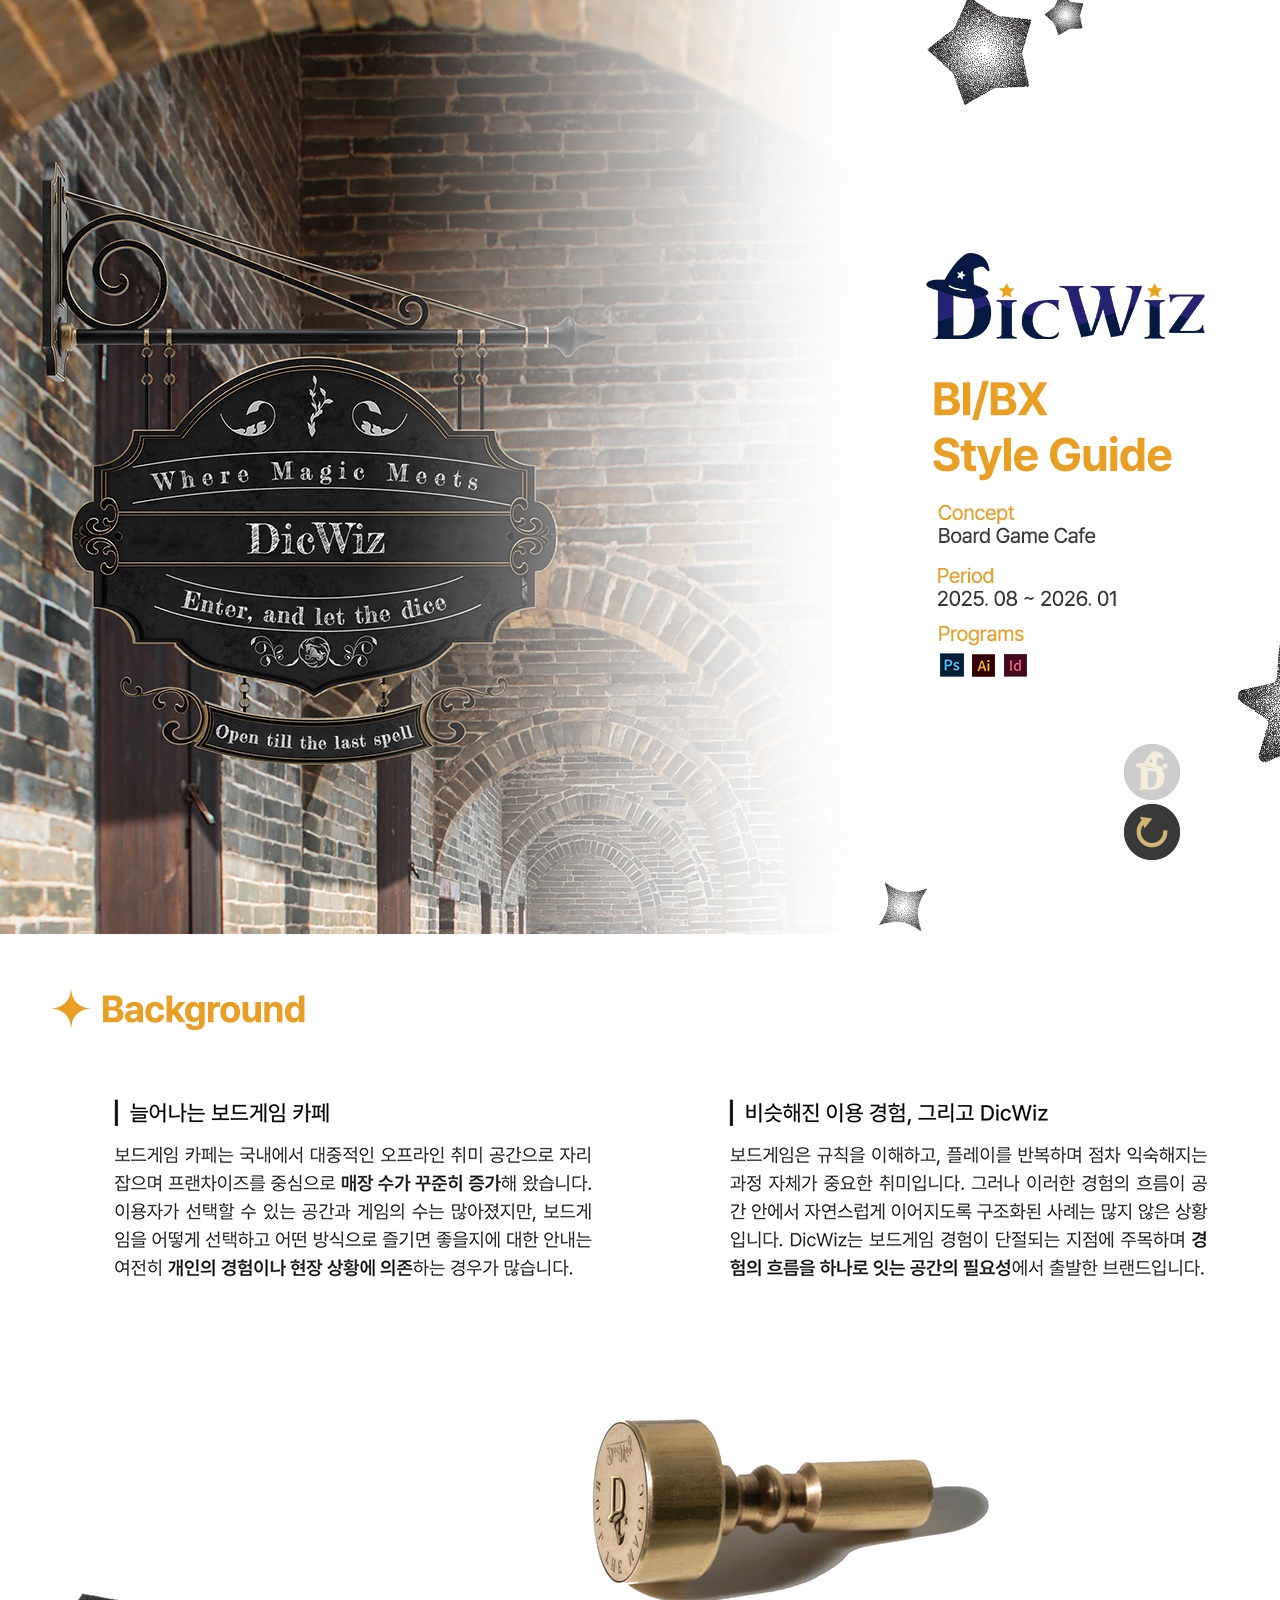
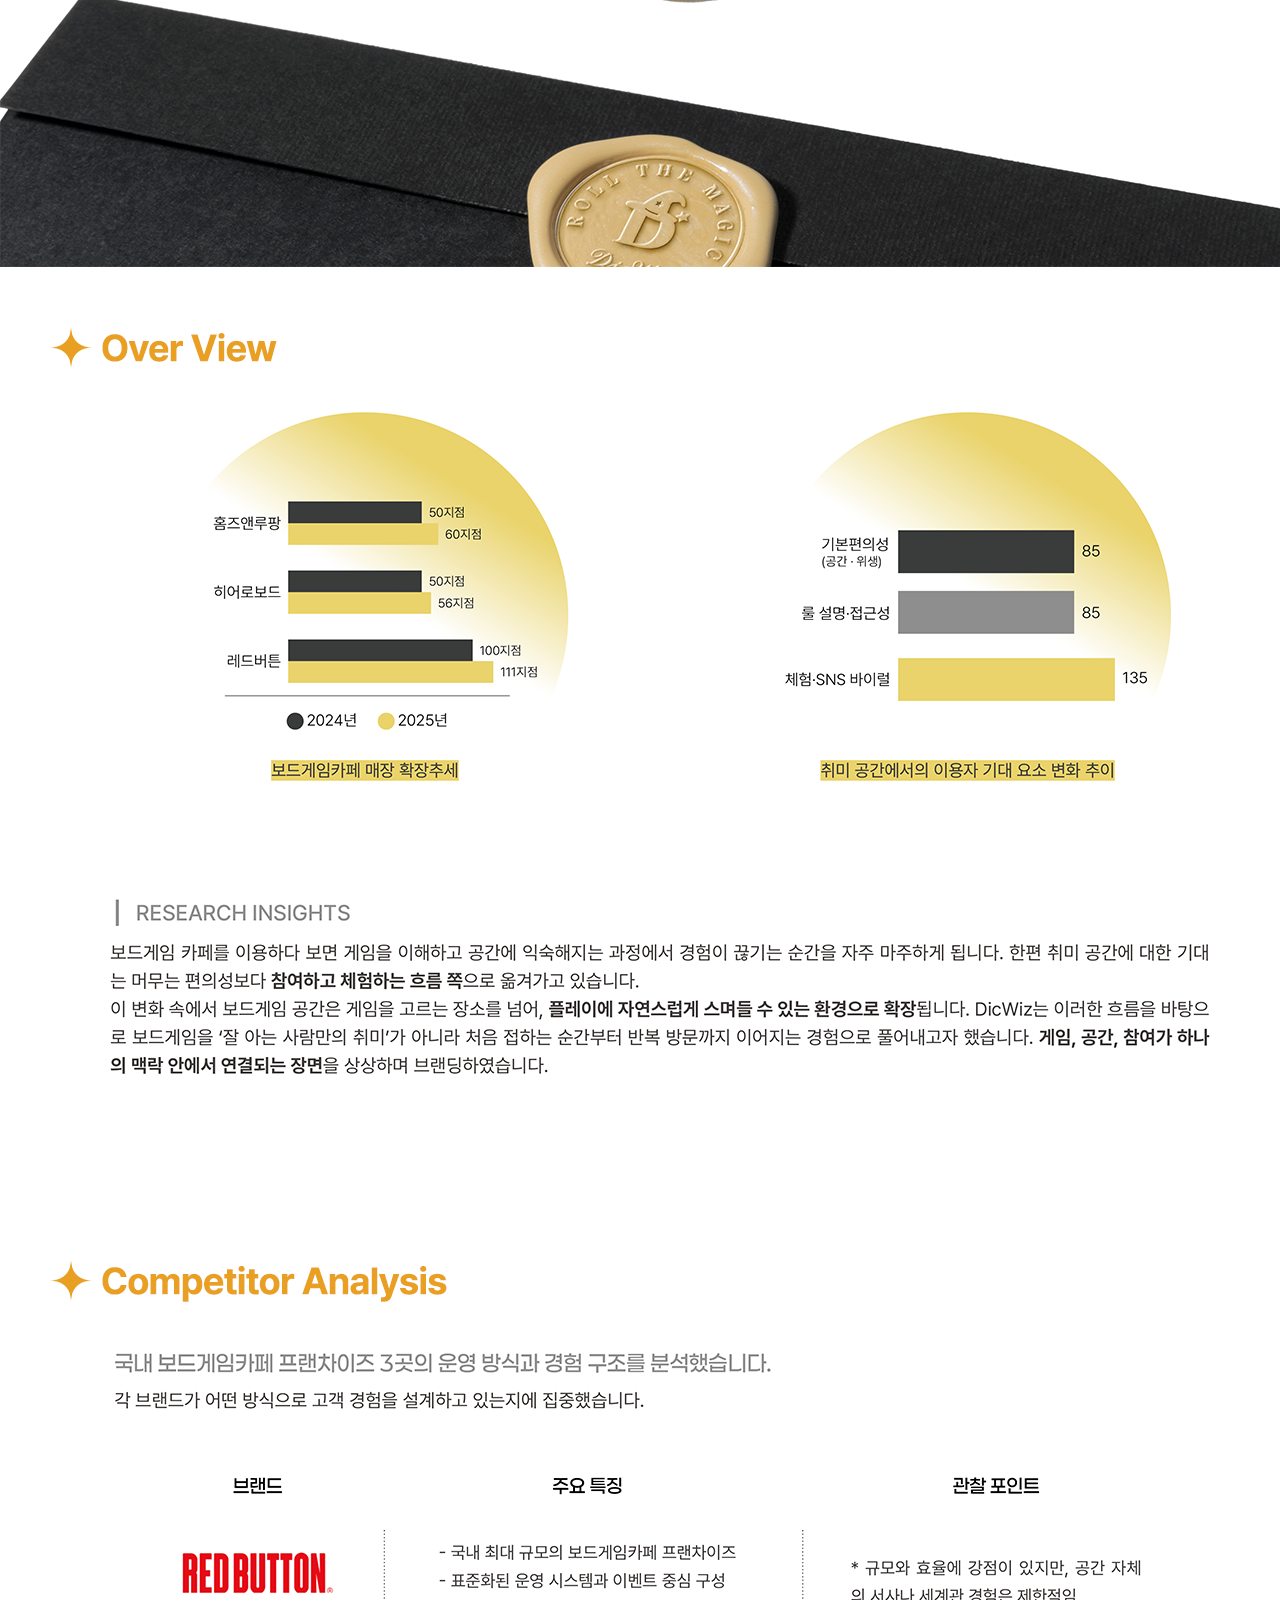
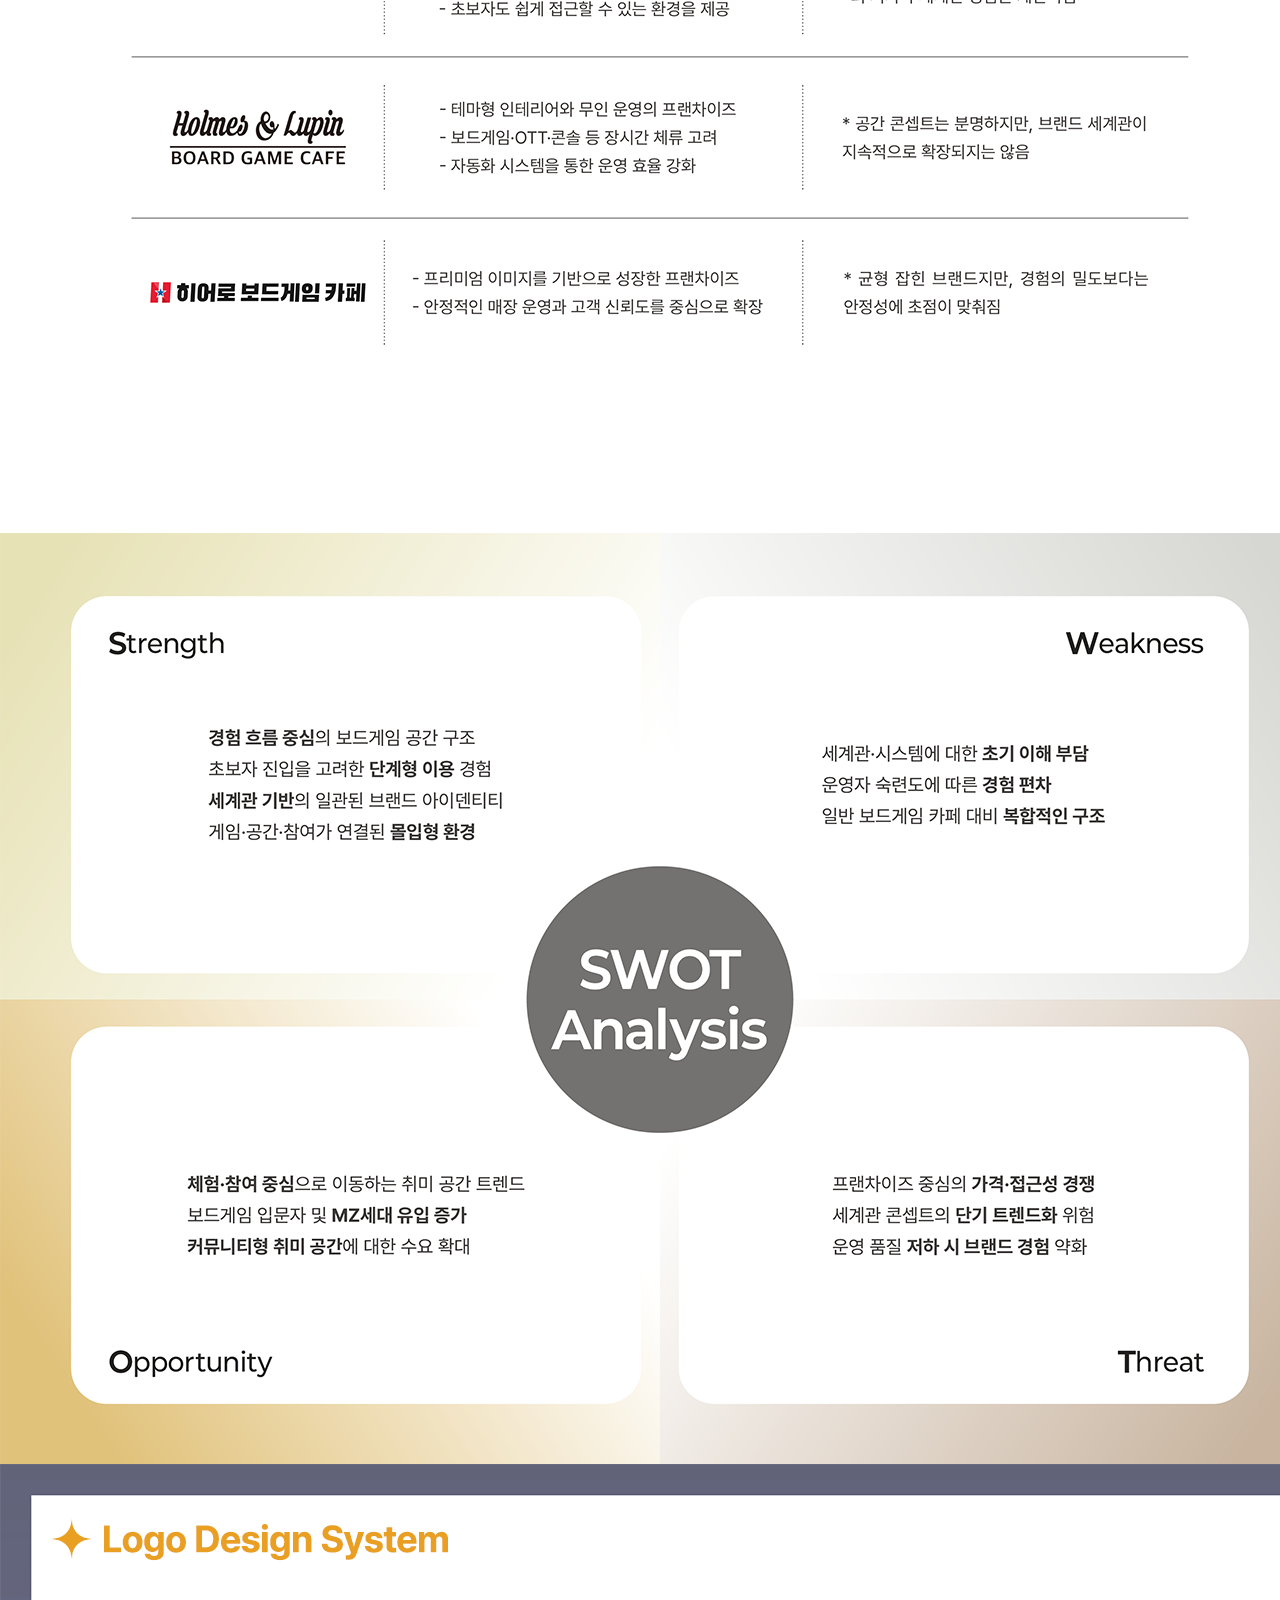
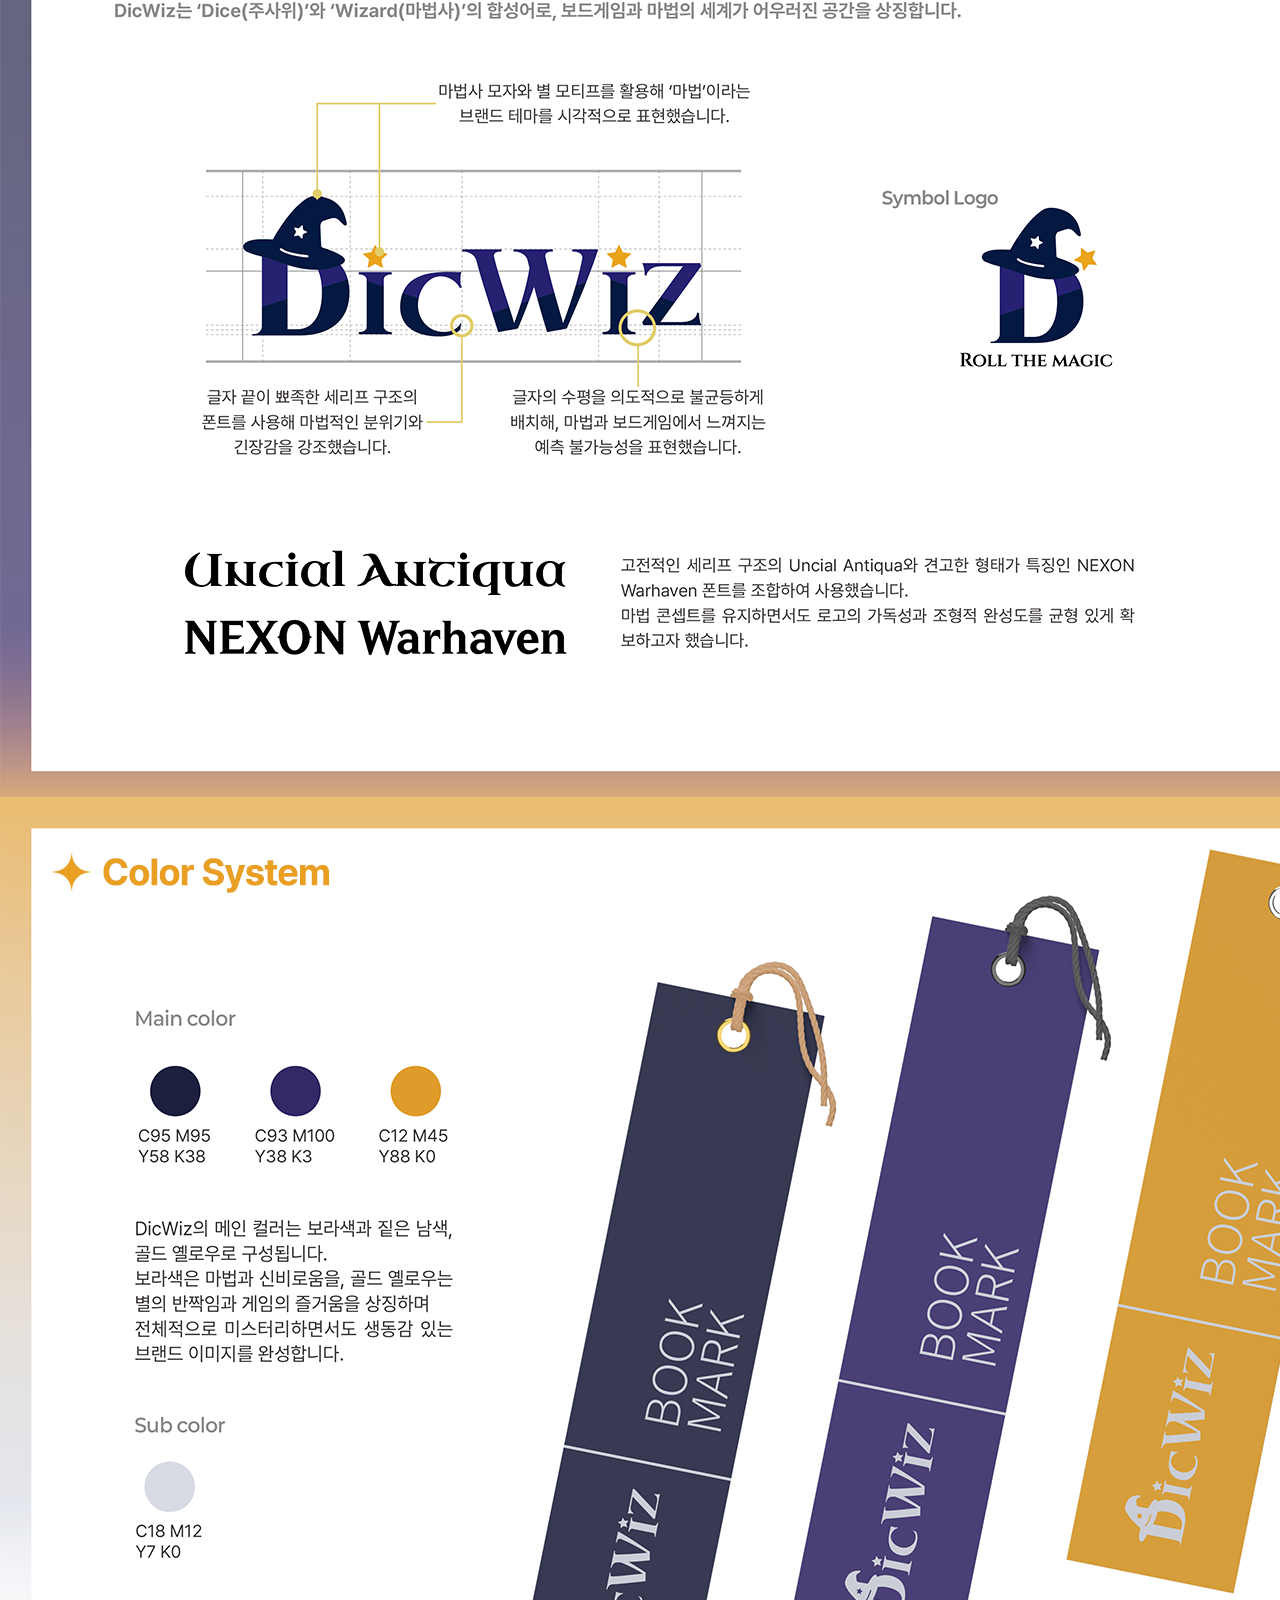
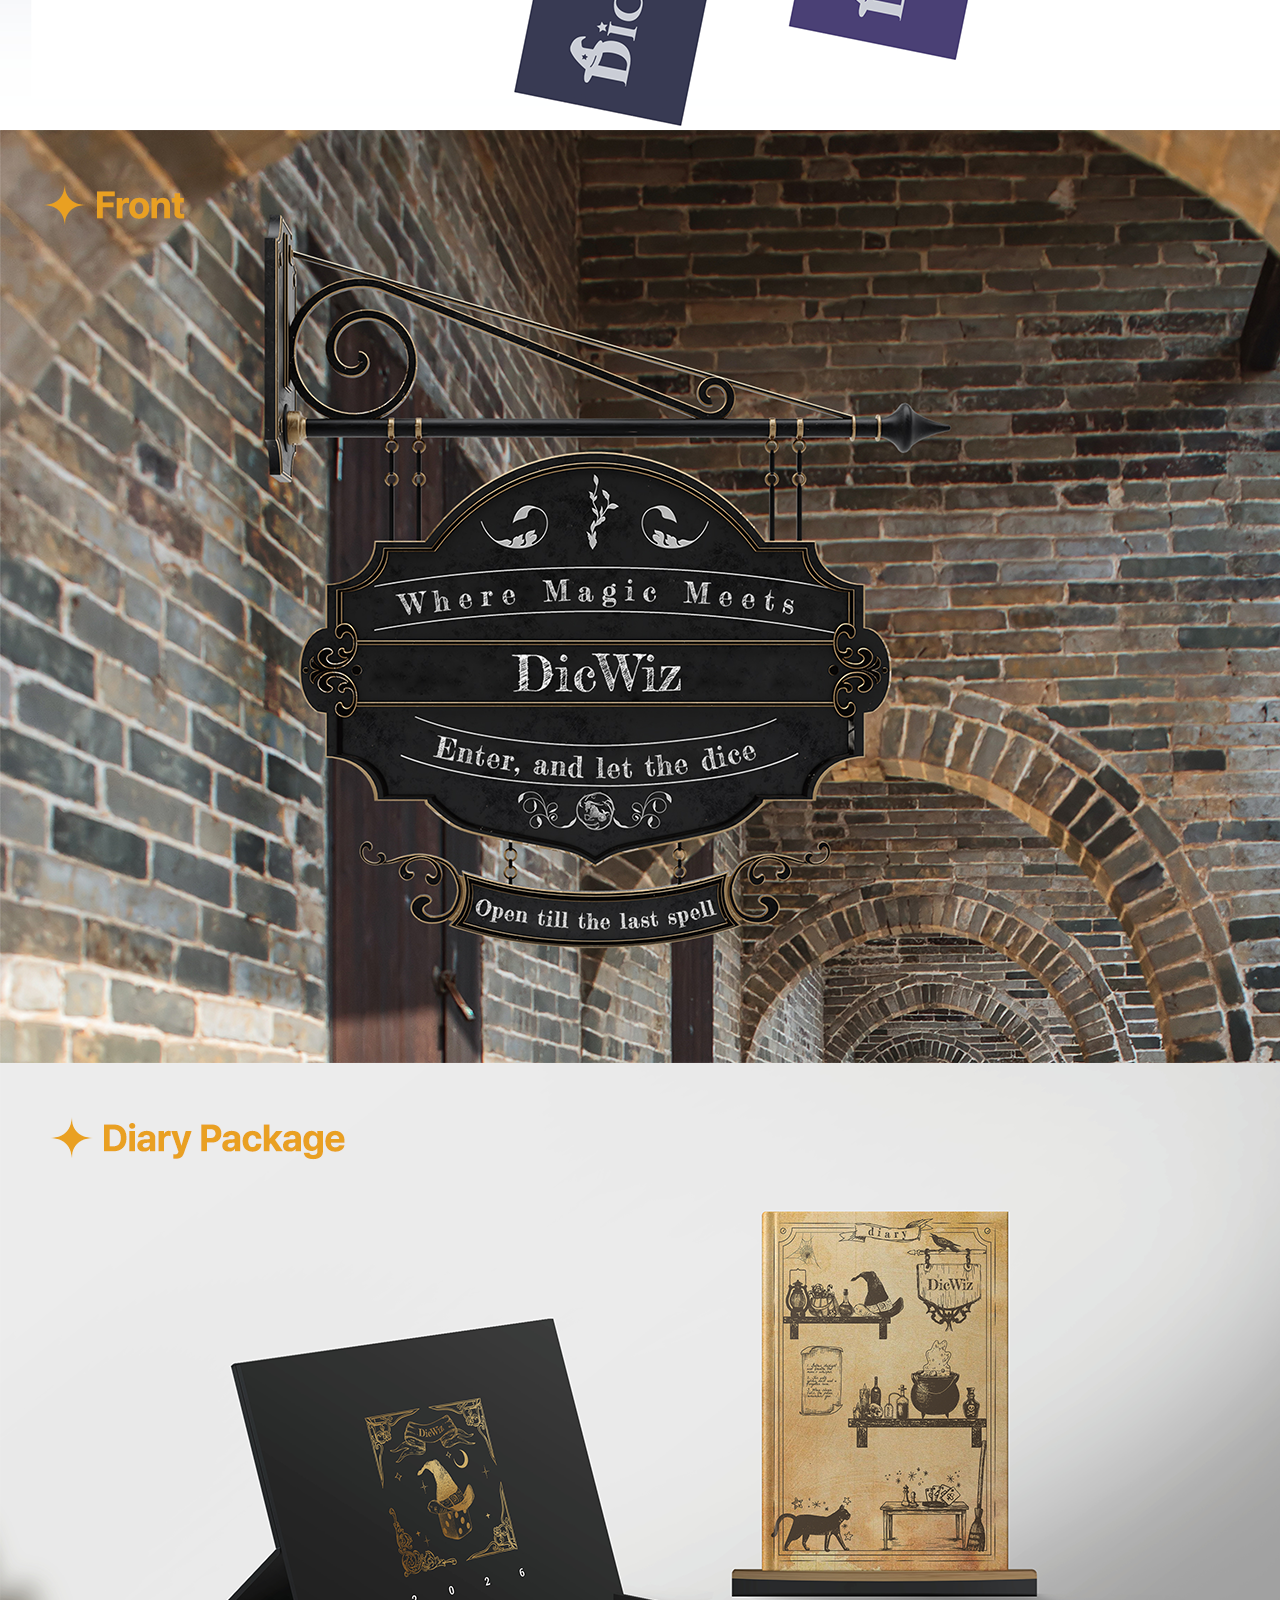
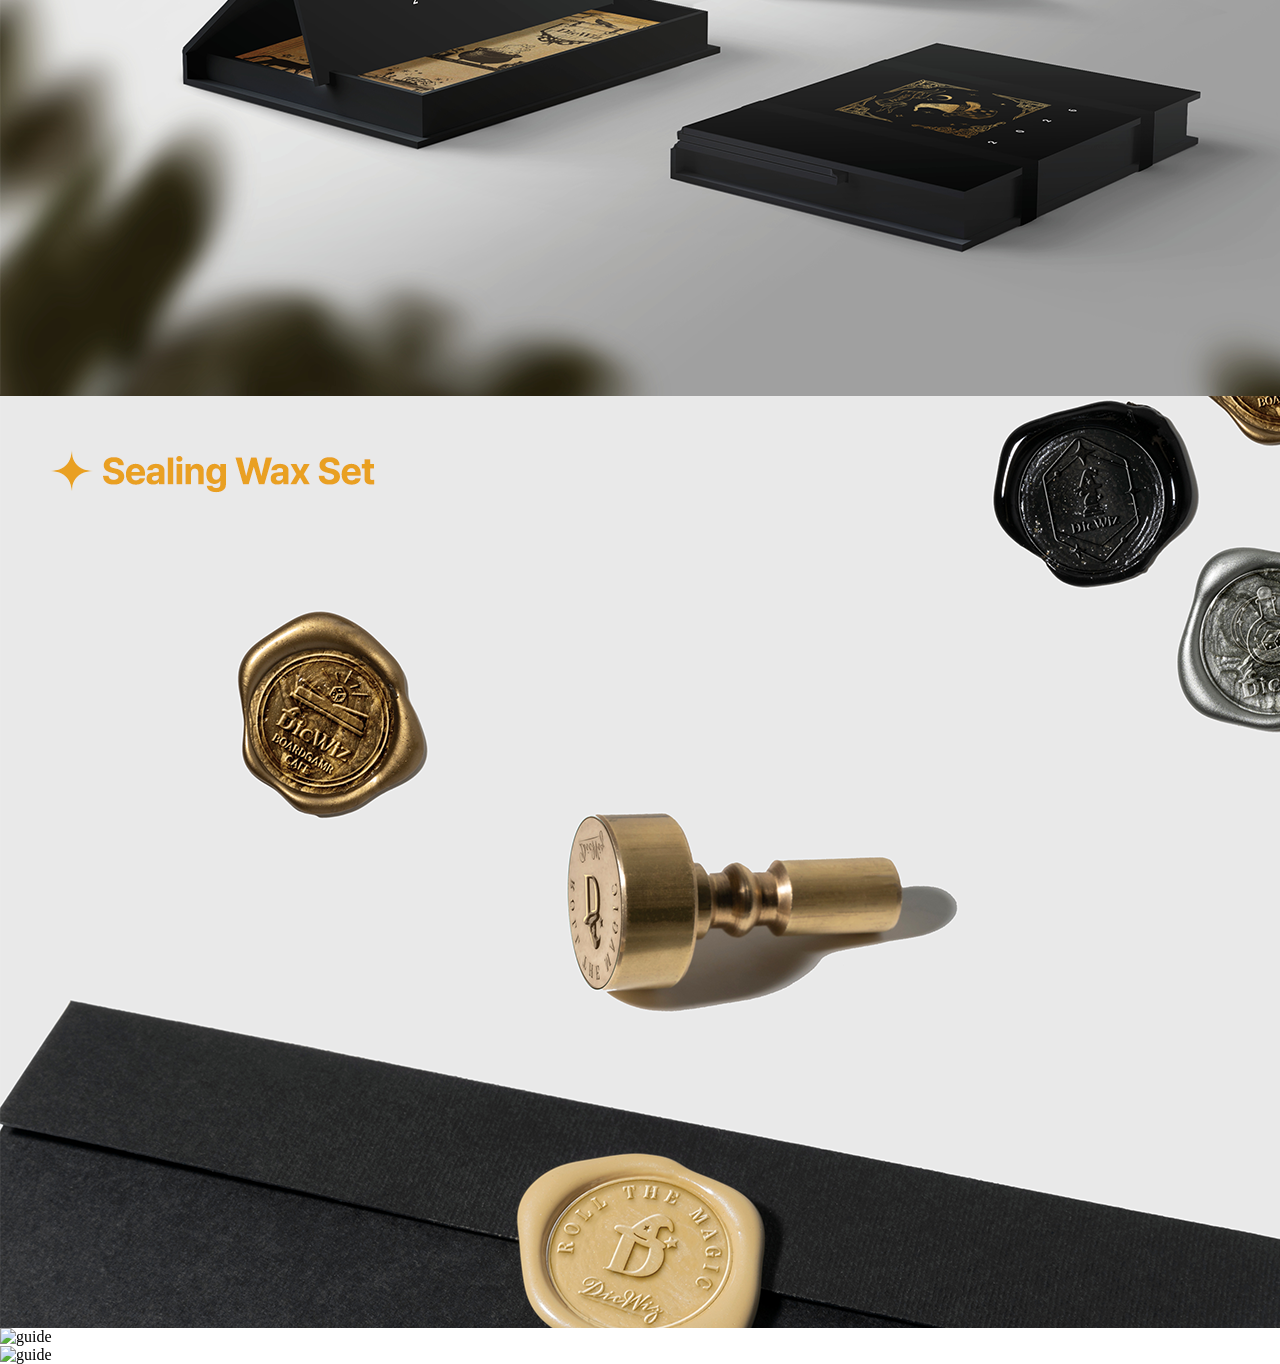
==== BIBX_guide/index.html @ bf32f4b0 "Add files via upload" ====
<!doctype html>
<html lang="ko">
	<head>
		<meta charset="utf-8">
		<meta http-equiv="X-UA-Compatible" content="IE=edge">
		<meta name="viewport" content="width=1320px">
		<title>BI/BX Guide</title>
		<link href="css/style.css" rel="stylesheet" type="text/css"> 
		
	</head>
  <body>
    <div>
     <img src="./images/guide_part1.png" alt="guide">
    </div>
	<div>
     <img src="./images/guide_part2.png" alt="guide">
    </div>
	<div>
     <img src="./images/guide_part3.png" alt="guide">
    </div>
	<div>
     <img src="./images/guide_part4.png" alt="guide">
    </div>
	<div class="top fixed">
		<a href="#"><img src="./images/dicwiz_top_btn.png" alt="top"></a>
	</div>
	<div class="fixed2">
		<a href="./guide.html" onclick="window.close()"><img src="./images/back_button.png" alt="back"></a>
	</div>	
	<script type="text/javascript" src="http://ajax.googleapis.com/ajax/libs/jquery/1.4.3/jquery.min.js"></script>
	<script src="js/jquery-1.12.3.js"></script>
	<script src="js/sub_script.js"></script>
  </body>
</html>
---- BIBX_guide/css/style.css ----
@charset "utf-8";

* {
  margin: 0;
  padding: 0;
}

div img {
  margin: 0 auto;
  display: block;
}

.fixed {
  position: fixed;
  right: 100px;
  bottom: 100px;
}

.fixed:hover {
  opacity: 0.8;
}

.fixed2 {
  position: fixed;
  right: 100px;
  bottom: 40px;
}

.fixed2:hover {
  opacity: 0.8;
}
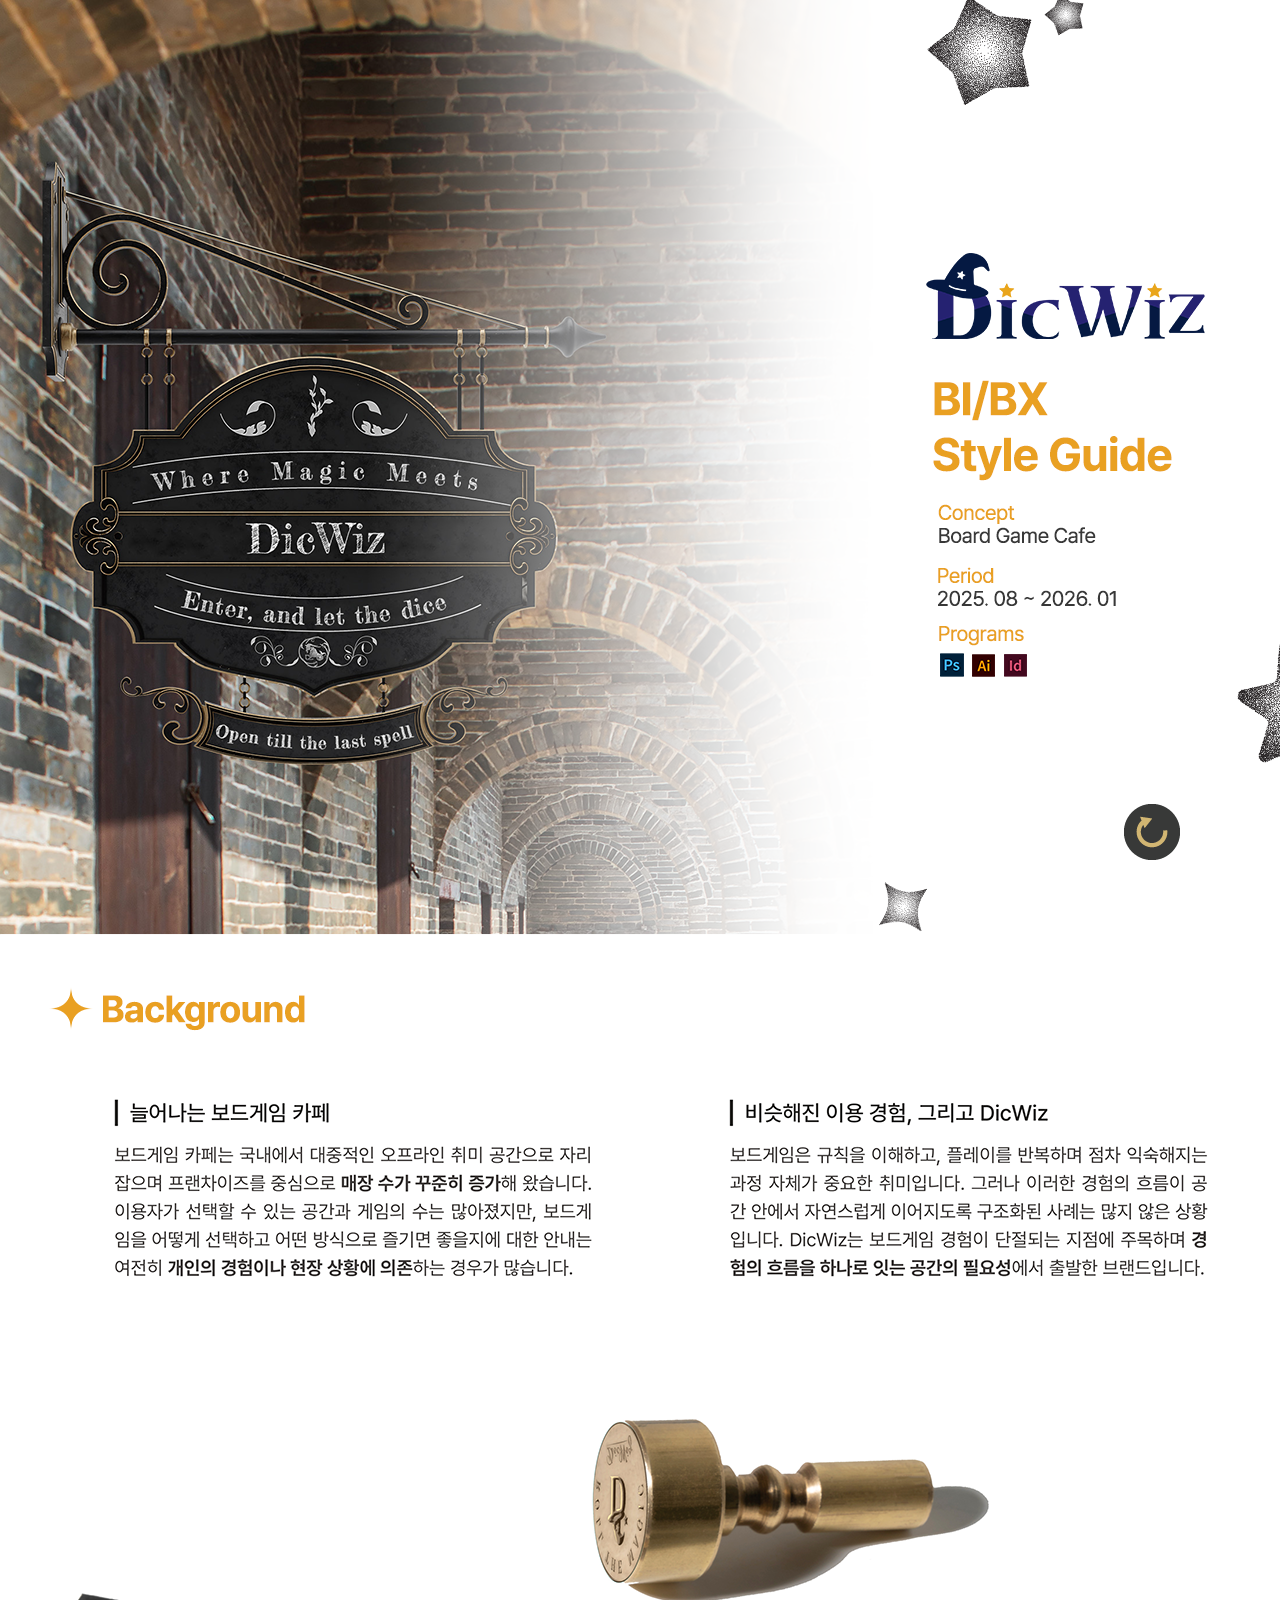
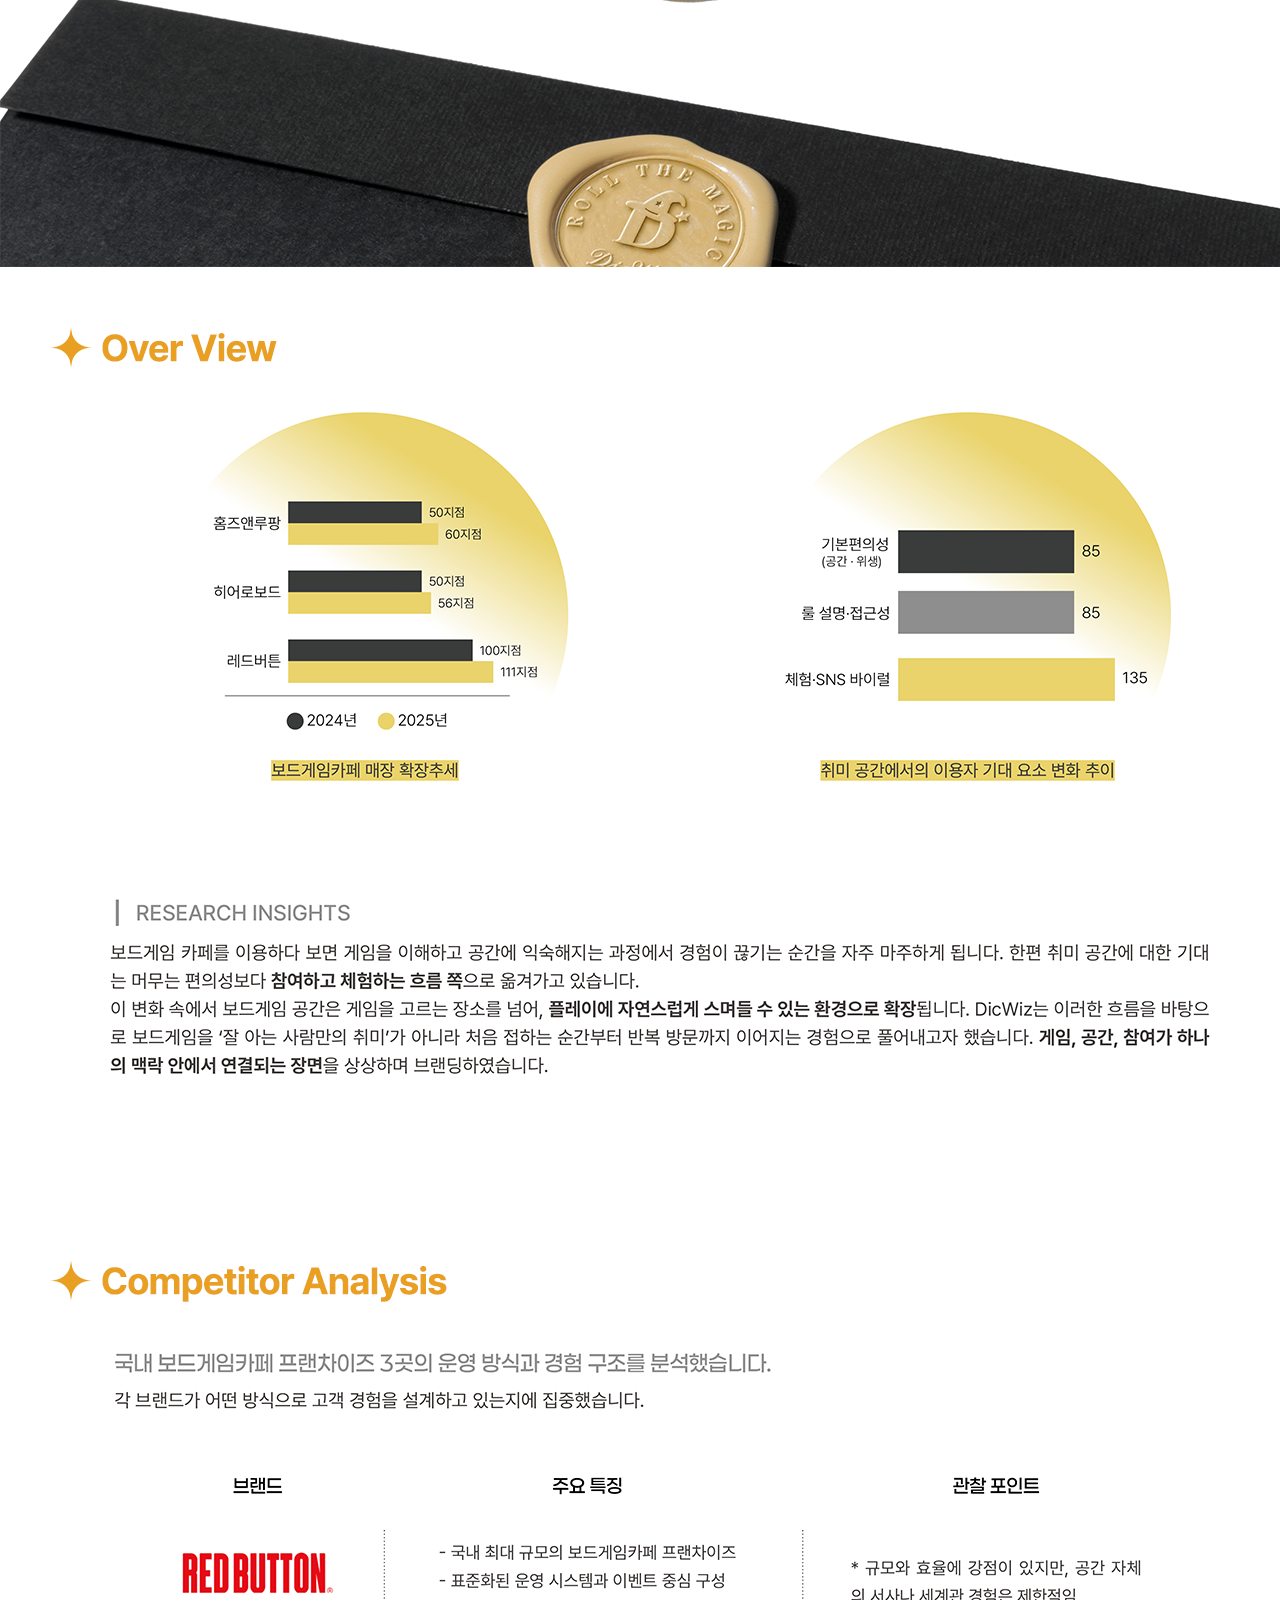
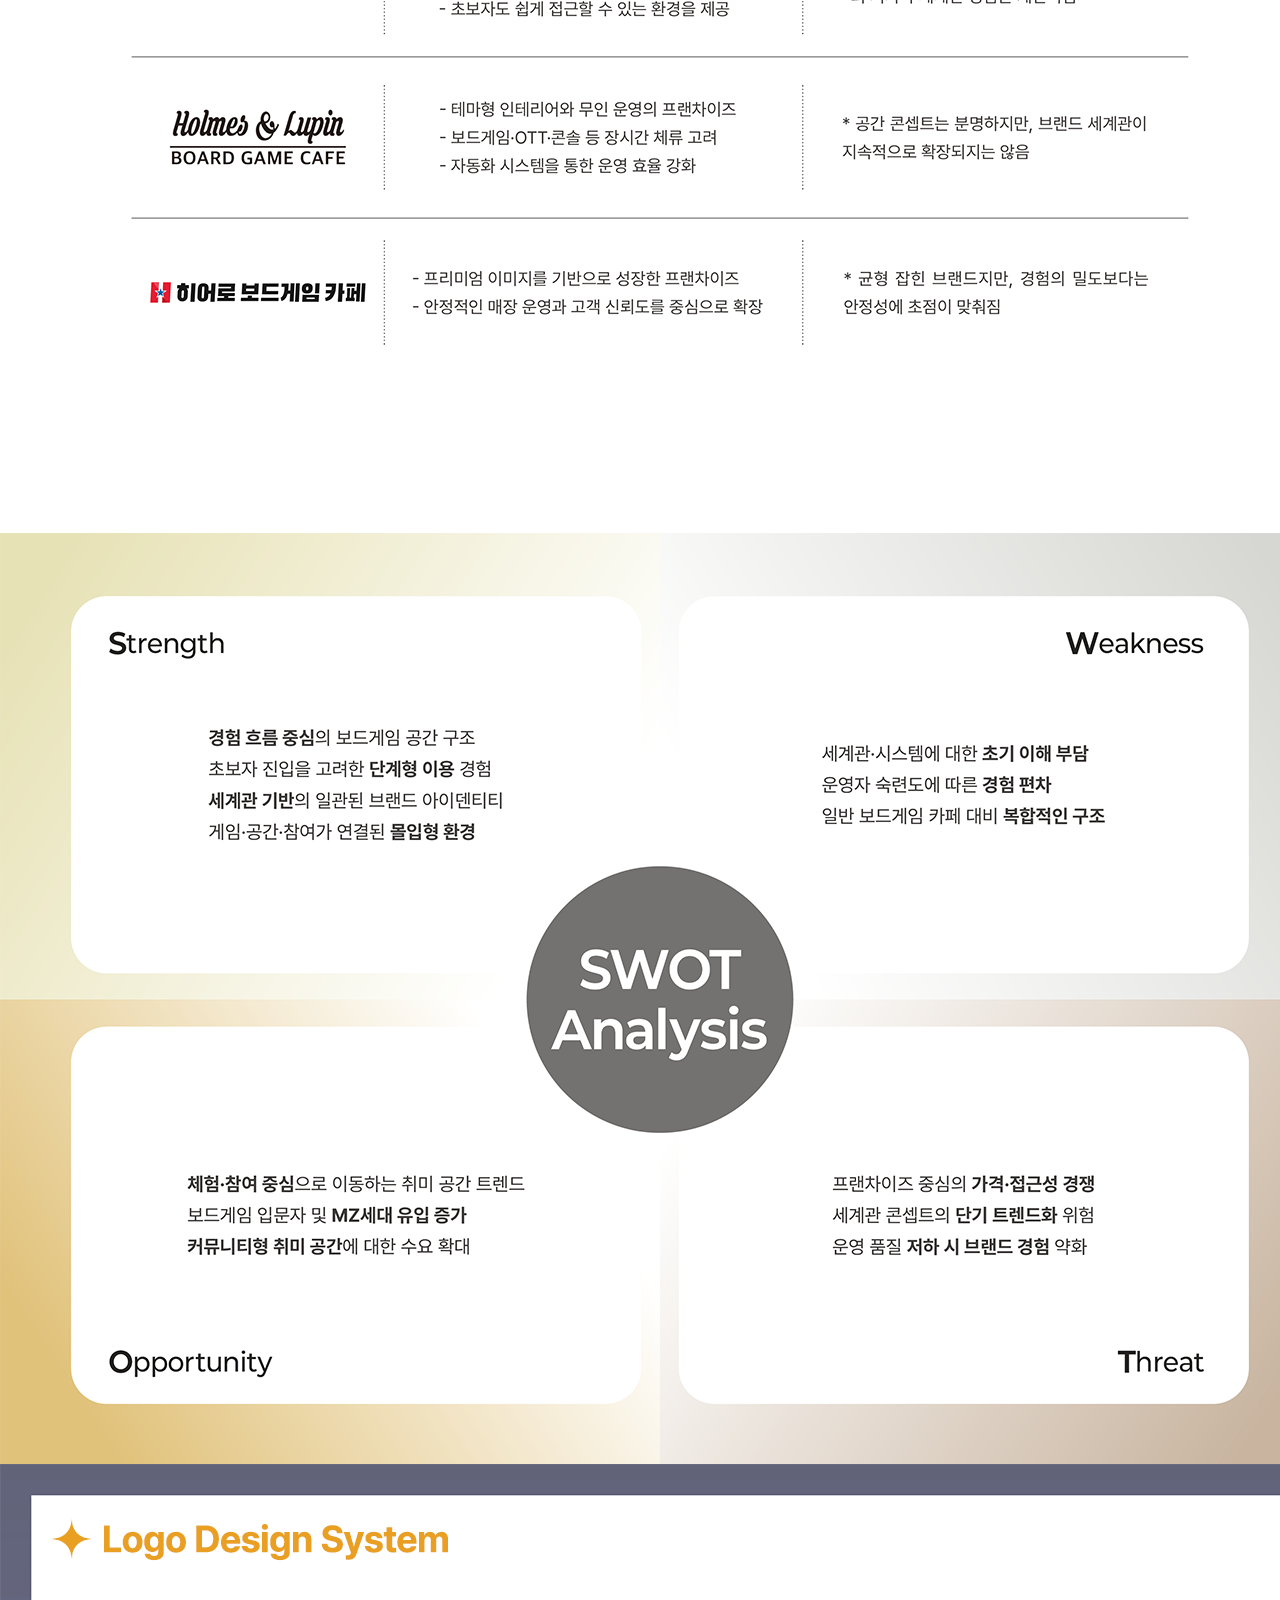
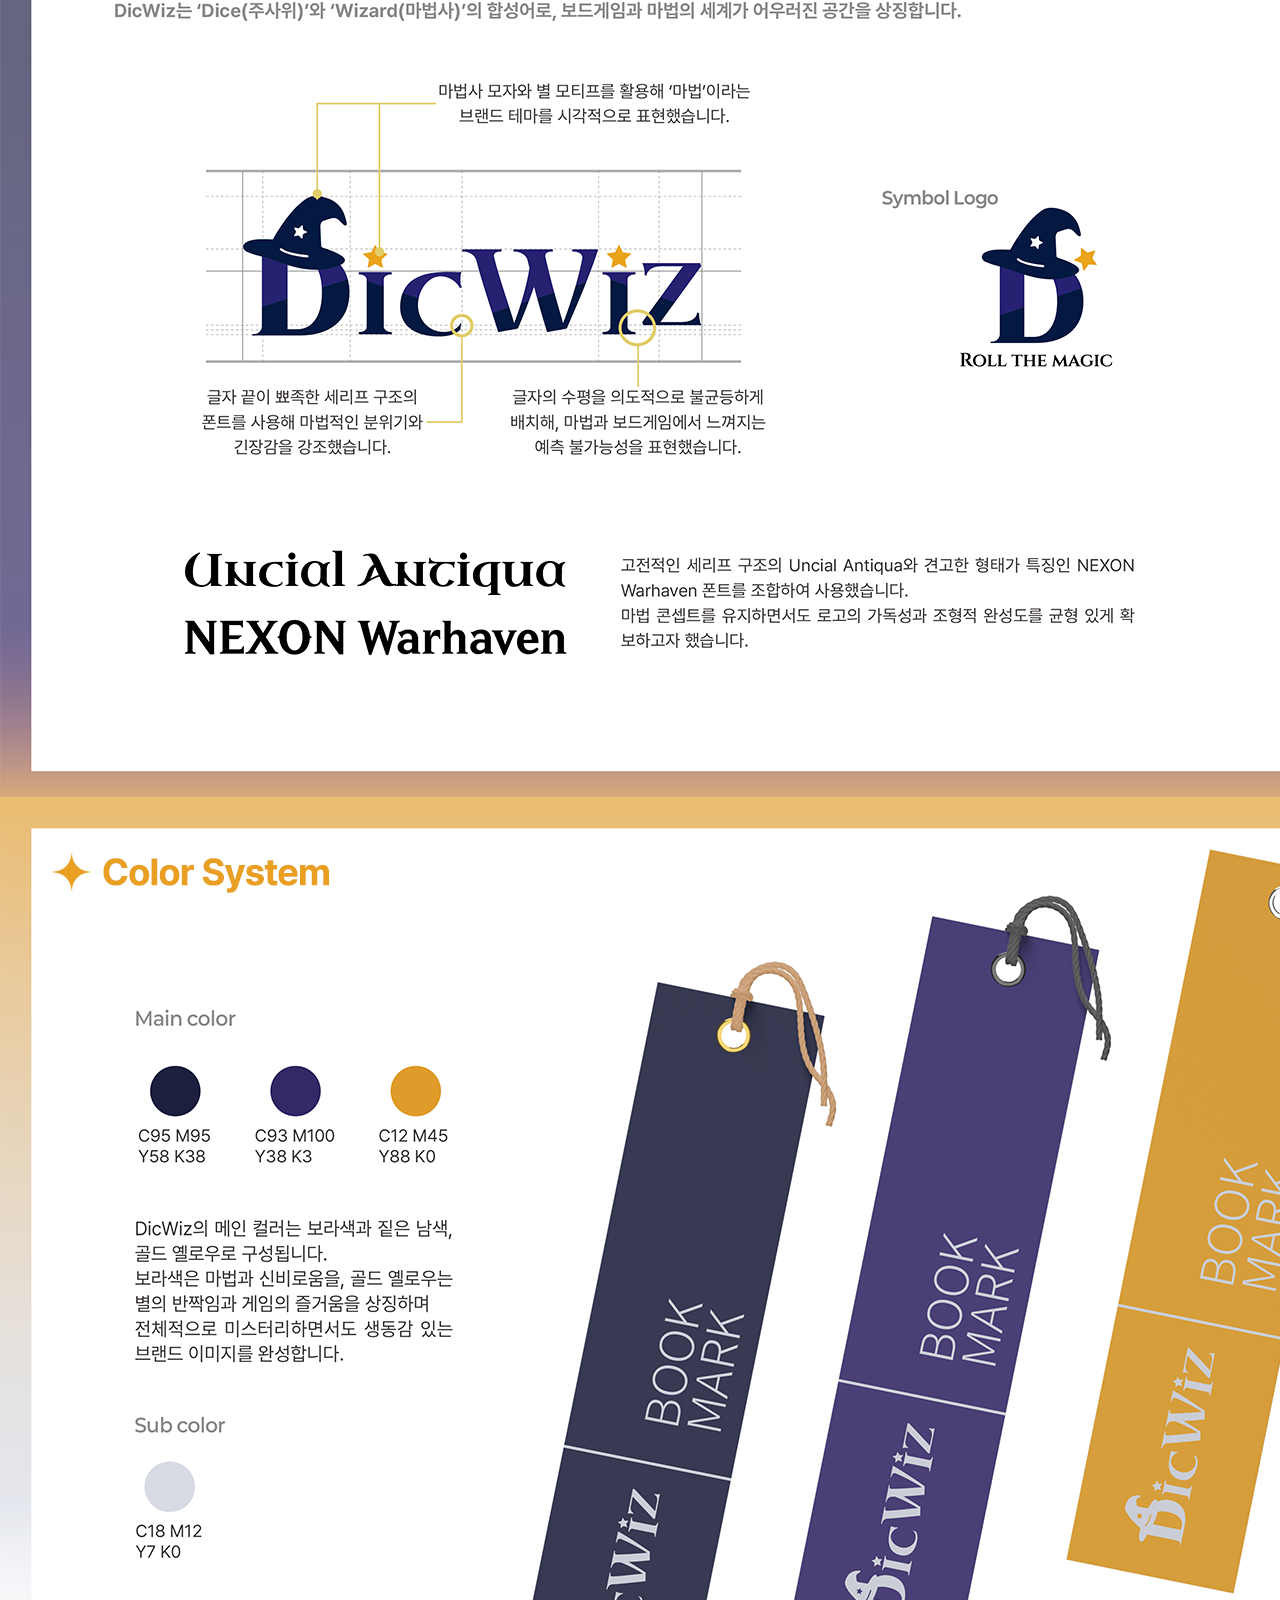
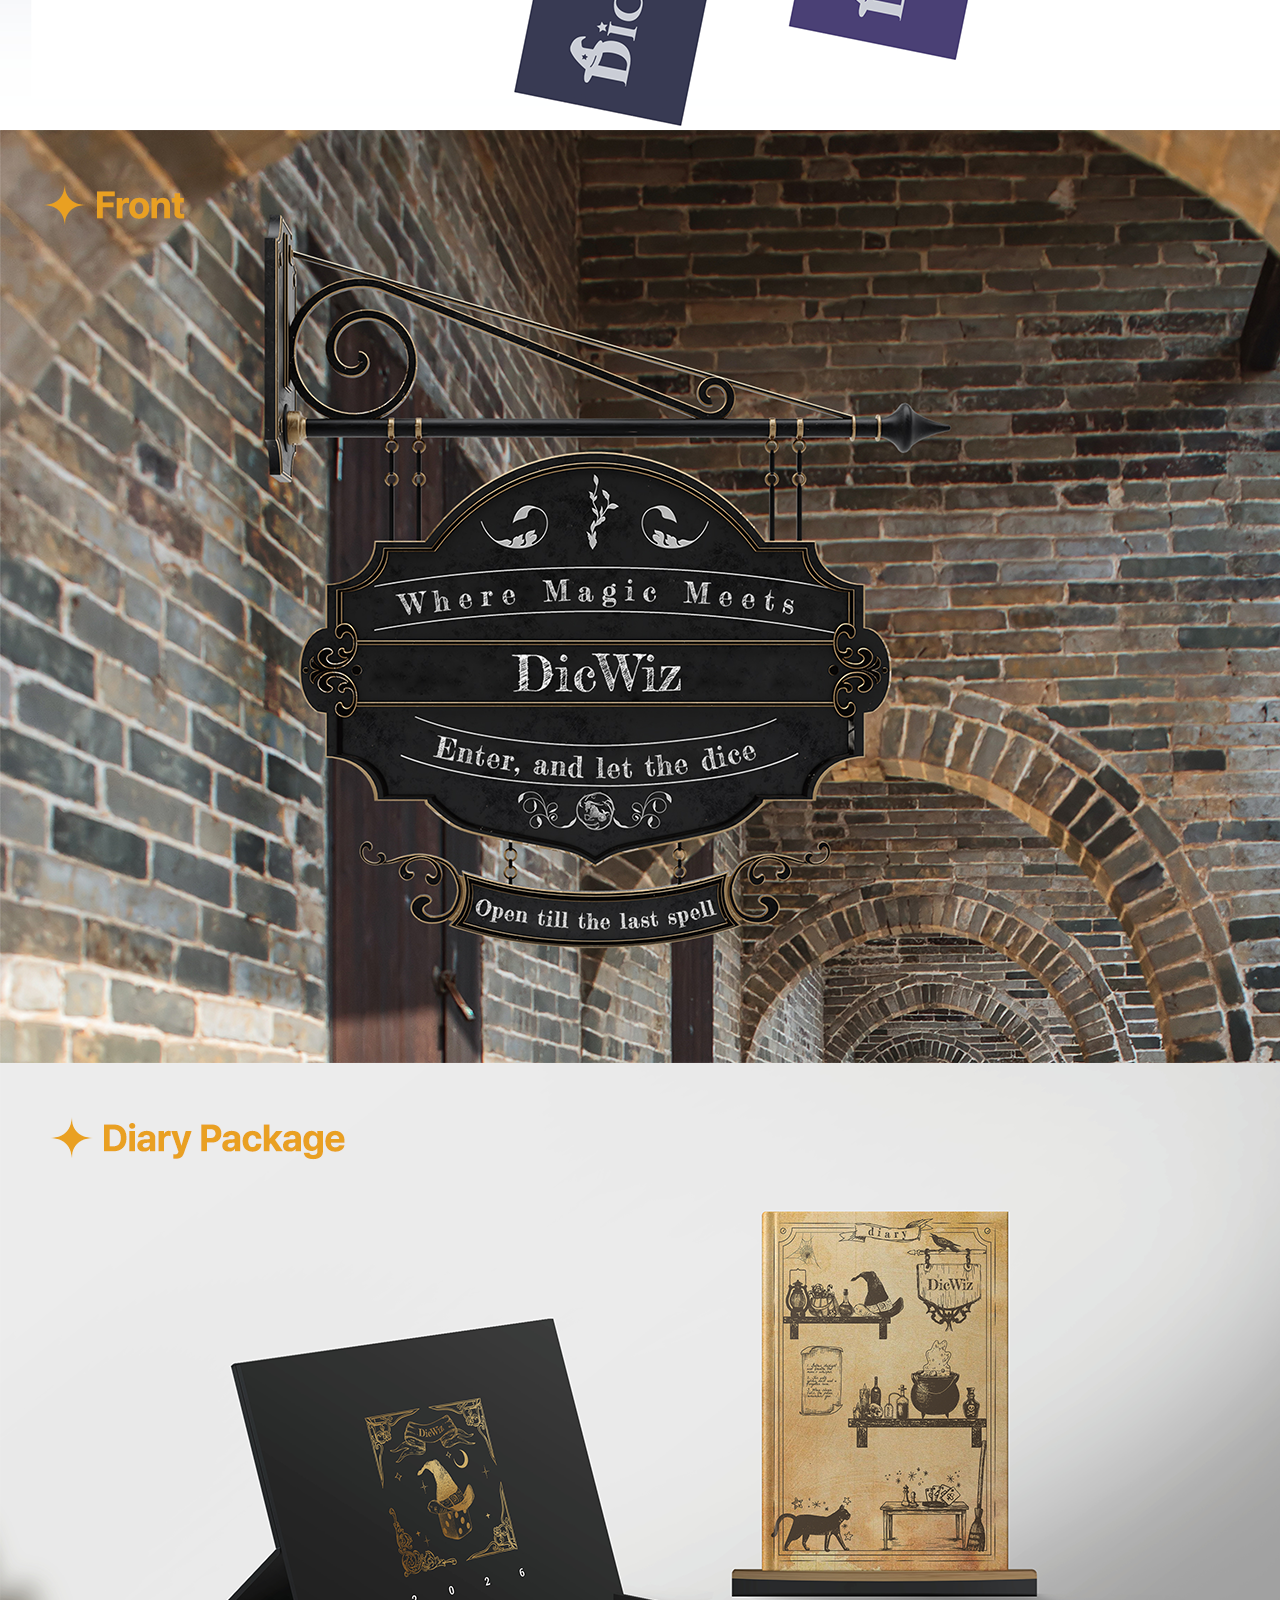
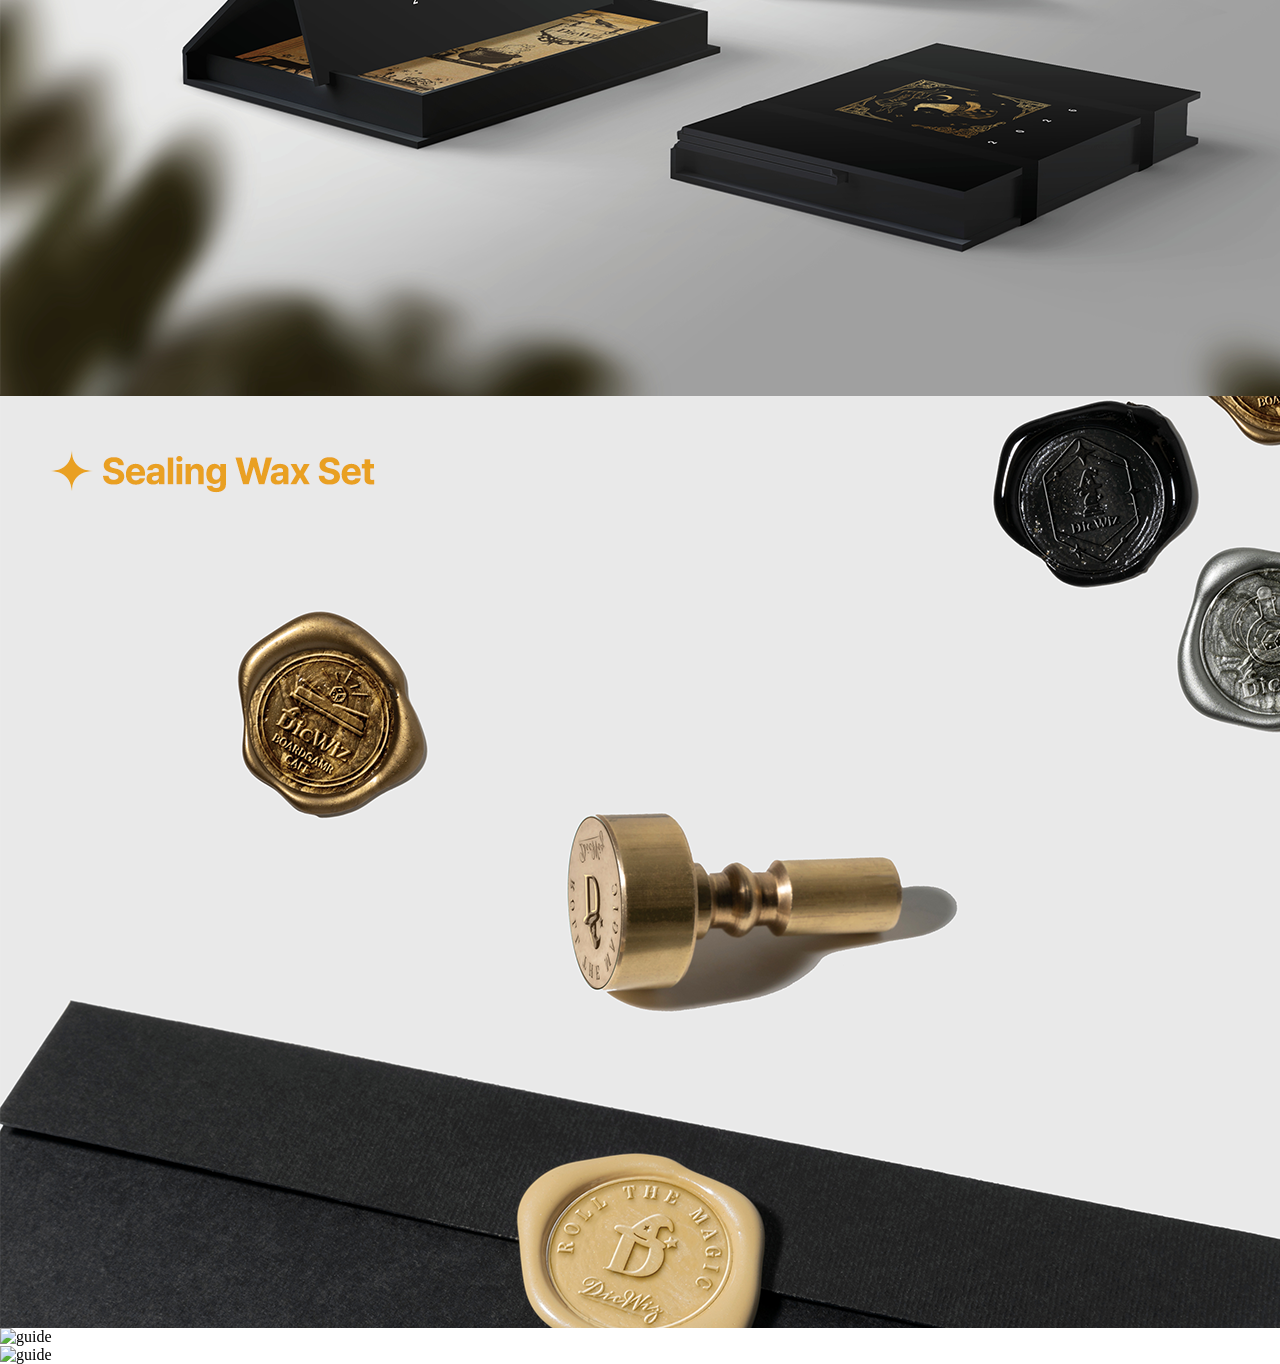
==== commit a4beb48f: "Add files via upload" ====
--- a/BIBX_guide/index.html
+++ b/BIBX_guide/index.html
@@ -4,7 +4,8 @@
 		<meta charset="utf-8">
 		<meta http-equiv="X-UA-Compatible" content="IE=edge">
 		<meta name="viewport" content="width=1320px">
-		<title>BI/BX Guide</title>
+		<title>브랜드 가이드</title>
+		<link rel="shortcut icon" href="./images/pabicon_DicWiz.svg" type="image/x-icon">
 		<link href="css/style.css" rel="stylesheet" type="text/css"> 
 		
 	</head>
